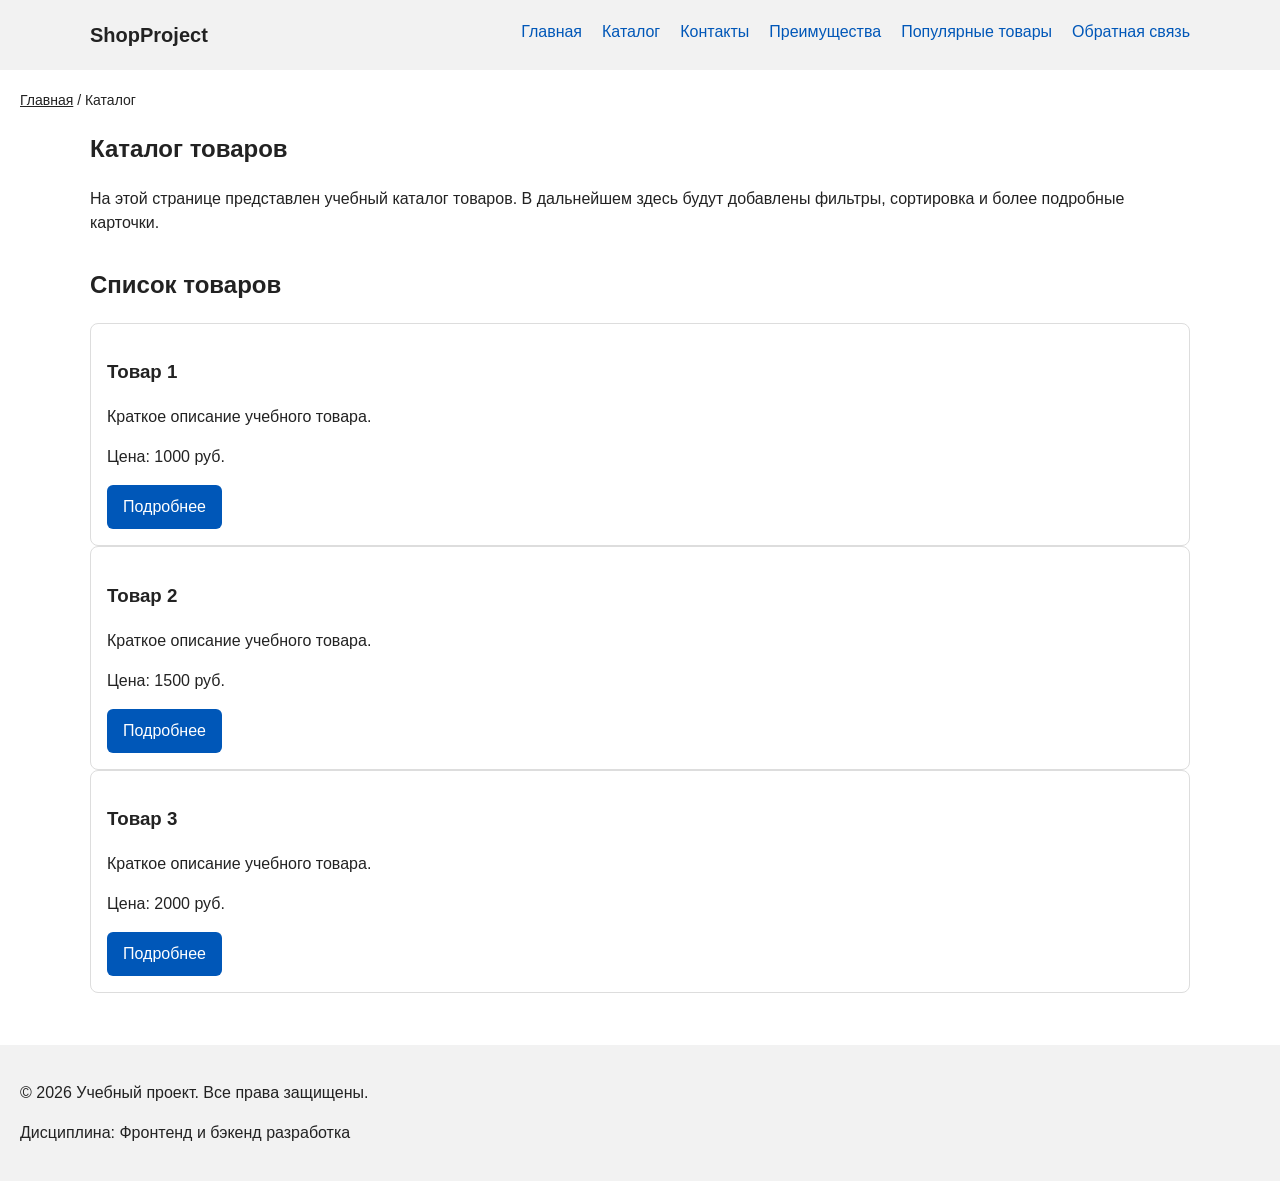
==== catalog.html @ 185d4cbd "feat: add multi-page structure navigation and anchors" ====
<!doctype html>
<html lang="ru">
  <head>
    <meta charset="UTF-8" />
    <meta name="viewport" content="width=device-width, initial-scale=1.0" />
    <meta
      name="description"
      content="Каталог товаров учебного интернет-магазина."
    />
    <title>Каталог товаров — Учебный интернет-магазин</title>
    <link rel="stylesheet" href="css/style.css" />
    <meta property="og:type" content="website" />
    <meta property="og:title" content="Учебный интернет-магазин" />
    <meta
      property="og:description"
      content="Учебный frontend-проект интернет-магазина."
    />
    <meta
      property="og:image"
      content="https://deffail.github.io/kr1-html-css-shop/images/preview.jpg"
    />
  </head>
  <body>
    <header>
      <div class="site-header">
        <a class="site-logo" href="index.html">ShopProject</a>

        <nav class="site-nav" aria-label="Основная навигация">
          <ul class="site-nav__list">
            <li><a href="index.html">Главная</a></li>
            <li><a href="catalog.html">Каталог</a></li>
            <li><a href="contacts.html">Контакты</a></li>
            <li><a href="index.html#advantages">Преимущества</a></li>
            <li><a href="index.html#popular">Популярные товары</a></li>
            <li><a href="index.html#contacts">Обратная связь</a></li>
          </ul>
        </nav>
      </div>
    </header>

    <main>
      <nav class="breadcrumbs" aria-label="Хлебные крошки">
        <a href="index.html">Главная</a>
        <span>Каталог</span>
      </nav>

      <section class="section">
        <h1>Каталог товаров</h1>
        <p>
          На этой странице представлен учебный каталог товаров. В дальнейшем
          здесь будут добавлены фильтры, сортировка и более подробные карточки.
        </p>
      </section>

      <section class="section">
        <h2>Список товаров</h2>

        <article class="product-card">
          <h3>Товар 1</h3>
          <p>Краткое описание учебного товара.</p>
          <p>Цена: 1000 руб.</p>
          <a class="button" href="index.html#popular">Подробнее</a>
        </article>

        <article class="product-card">
          <h3>Товар 2</h3>
          <p>Краткое описание учебного товара.</p>
          <p>Цена: 1500 руб.</p>
          <a class="button" href="index.html#popular">Подробнее</a>
        </article>

        <article class="product-card">
          <h3>Товар 3</h3>
          <p>Краткое описание учебного товара.</p>
          <p>Цена: 2000 руб.</p>
          <a class="button" href="index.html#popular">Подробнее</a>
        </article>
      </section>
    </main>

    <footer>
      <p>&copy; 2026 Учебный проект. Все права защищены.</p>
      <p>Дисциплина: Фронтенд и бэкенд разработка</p>
    </footer>
  </body>
</html>
---- css/style.css ----
* {
  box-sizing: border-box;
}

body {
  margin: 0;
  font-family: Arial, sans-serif;
  line-height: 1.5;
  color: #222222;
  background-color: #ffffff;
}

header,
main,
footer {
  padding: 20px;
}

header {
  background-color: #f2f2f2;
}

footer {
  background-color: #f2f2f2;
}

/*
  Ограничиваем ширину содержимого шапки,
  чтобы оно не растягивалось слишком сильно на широких экранах.
*/
.site-header {
  position: relative;
  display: flex;
  justify-content: flex-end;
  max-width: 1100px;
  min-height: 30px;
  padding-left: 160px;
  margin: 0 auto;
}

/*
  Текстовый логотип ведёт в начало страницы.
*/
.site-logo {
  position: absolute;
  top: 0;
  left: 0;
  color: #222222;
  font-size: 20px;
  font-weight: bold;
  text-decoration: none;
}

/*
  Убираем стандартные отступы и маркеры списка навигации.
*/
.site-nav__list {
  display: flex;
  flex-wrap: wrap;
  gap: 8px 20px;
  padding: 0;
  margin: 0;
  list-style: none;
}

/*
  Добавляем расстояние между пунктами меню.
*/
.site-nav__list li {
  margin: 0;
}

/*
  Оформляем ссылки меню.
*/
.site-nav__list a {
  color: #0057b8;
  text-decoration: none;
}

/*
  При наведении мыши подчёркиваем ссылку.
  Подробно состояния интерфейса будут рассмотрены в практической работе 1.7.
*/
.site-nav__list a:hover {
  text-decoration: underline;
}

/*
  Hero-блок — первый крупный блок страницы.
  Он визуально отделяется от остальных разделов фоном и отступами.
*/
.hero {
  max-width: 1100px;
  margin: 0 auto 32px;
  padding: 32px 20px;
  background-color: #eef5ff;
  border-radius: 12px;
}

/*
  Общий класс для разделов страницы.
*/
.section {
  max-width: 1100px;
  margin: 0 auto 32px;
}

/*
  Убираем лишний верхний отступ у заголовков разделов.
*/
.section h2 {
  margin-top: 0;
}

/*
  Grid-контейнер автоматически раскладывает карточки по колонкам.
  Каждая колонка имеет ширину не меньше 240px, а при наличии места
  карточки равномерно делят всю доступную ширину.
*/
.products-grid {
  display: grid;
  grid-template-columns: repeat(auto-fit, minmax(240px, 1fr));
  gap: 20px;
}

/*
  Карточка товара — самостоятельный блок.
  На следующих занятиях карточки будут доработаны и выстроены в сетку.
*/
.product-card {
  margin: 0;
  padding: 16px;
  border: 1px solid #dddddd;
  border-radius: 8px;
  background-color: #ffffff;
}

/*
  Убираем лишний верхний отступ у заголовка карточки.
*/
.product-card__title {
  margin-top: 0;
}

.product-card__price {
  font-weight: bold;
}

/*
  Пока это обычная ссылка, но визуально она оформляется как кнопка.
*/
.button {
  display: inline-block;
  padding: 10px 16px;
  color: #ffffff;
  background-color: #0057b8;
  text-decoration: none;
  border-radius: 6px;
}

/*
  Простое состояние наведения для кнопки.
*/
.button:hover {
  background-color: #003f86;
}

/*
  Дополнительный информационный блок.
*/
.aside-info {
  max-width: 1100px;
  margin: 0 auto 32px;
  padding: 16px;
  border-left: 4px solid #0057b8;
  background-color: #f7f7f7;
}

/*
  Модальное окно.
  Элемент dialog сам умеет открываться поверх страницы.
*/
.order-dialog {
  width: min(100% - 32px, 560px);
  padding: 24px;
  border: none;
  border-radius: 12px;
}

/*
  Затемнение фона за модальным окном.
*/
.order-dialog::backdrop {
  background-color: rgba(0, 0, 0, 0.5);
}

/*
  Поле формы.
  Каждый блок получает нижний отступ.
*/
.form-field {
  margin-bottom: 16px;
}

/*
  Подпись поля.
*/
.form-field label {
  display: block;
  margin-bottom: 6px;
}

/*
  Основные поля формы.
*/
.form-field input,
.form-field select,
.form-field textarea {
  width: 100%;
  padding: 10px 12px;
  border: 1px solid #cccccc;
  border-radius: 6px;
  font: inherit;
}

/*
  Checkbox не должен занимать всю ширину.
*/
.form-field input[type="checkbox"] {
  width: auto;
}

/*
  Подсказка под полем телефона.
*/
.form-field small {
  display: block;
  margin-top: 4px;
  color: #666666;
}

/*
  Видимый фокус для клавиатурной навигации.
*/
.form-field input:focus-visible,
.form-field select:focus-visible,
.form-field textarea:focus-visible,
.form-actions button:focus-visible {
  outline: 2px solid #0057b8;
  outline-offset: 2px;
}

/*
  Подсветка ошибочных полей.
  Атрибут aria-invalid будет добавляться через JavaScript.
*/
[aria-invalid="true"] {
  border-color: #b00020;
}

/*
  Кнопки формы.
*/
.form-actions {
  display: flex;
  gap: 12px;
  margin-top: 20px;
}

/*
  Сообщение об успешной отправке.
*/
.success-message {
  max-width: 1100px;
  margin: 24px auto;
  padding: 16px;
  border-left: 4px solid #168a2f;
  background-color: #eefaf0;
}

/*
  Кнопка остаётся в правом нижнем углу окна при прокрутке страницы.
*/
.scroll-top {
  position: fixed;
  right: 20px;
  bottom: 20px;
  z-index: 10;
  display: flex;
  align-items: center;
  justify-content: center;
  width: 44px;
  height: 44px;
  color: #ffffff;
  background-color: #0057b8;
  border-radius: 50%;
  text-decoration: none;
}

.scroll-top:hover {
  background-color: #003f86;
}

.breadcrumbs {
  max-width: var(--container-width);
  margin: 0 auto var(--space-md);
  font-size: 14px;
  color: var(--color-muted);
}

.breadcrumbs a {
  color: var(--color-primary);
}

.breadcrumbs span::before {
  content: " / ";
  color: var(--color-muted);
}

html {
  scroll-behavior: smooth;
}

:target {
  outline: 2px dashed var(--color-primary);
  outline-offset: 4px;
}
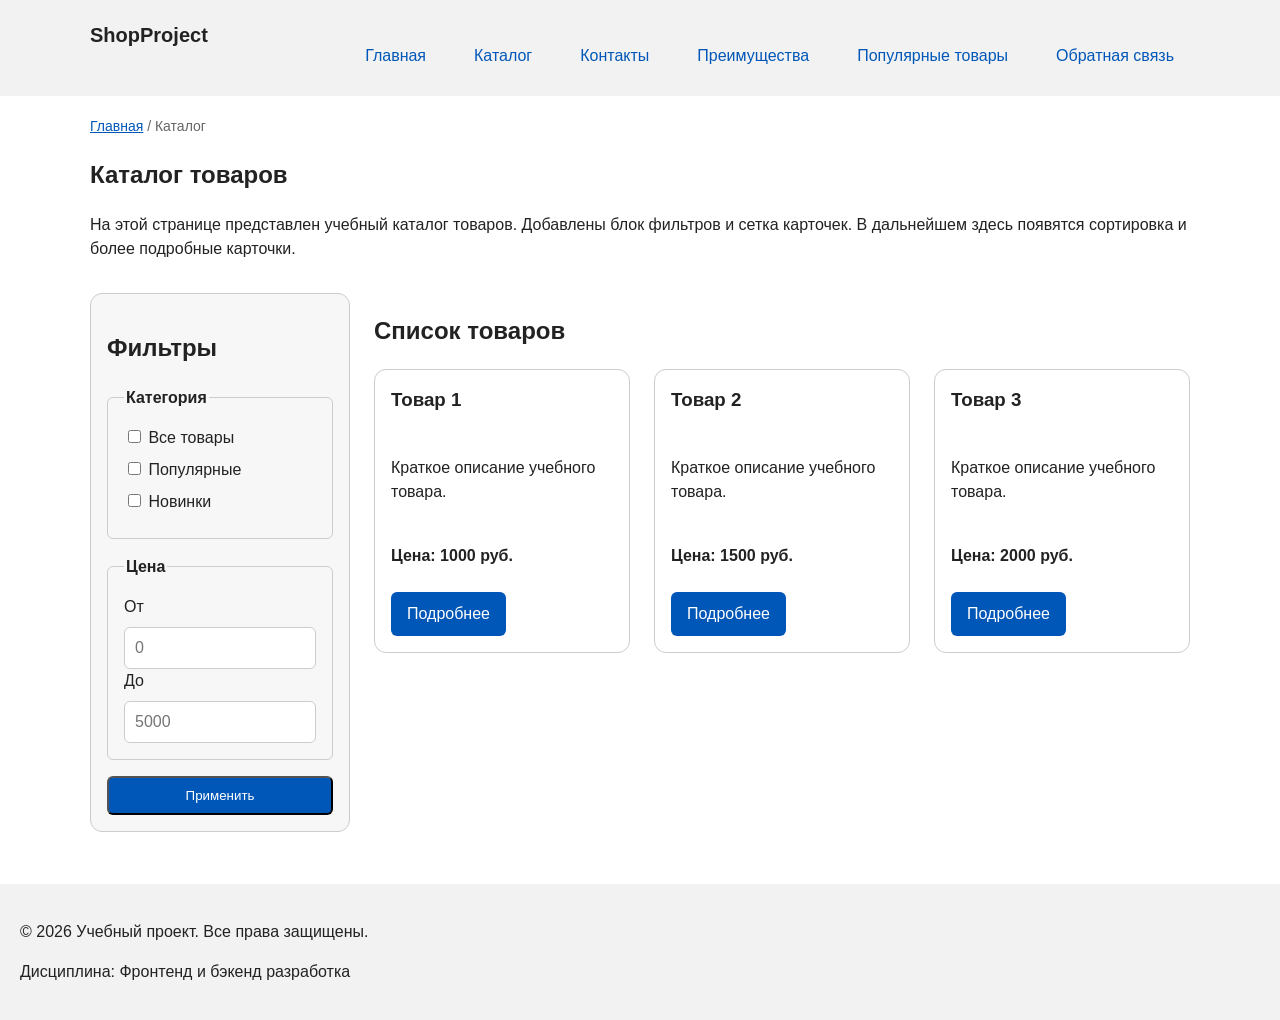
==== commit 3b072f34: "feat: add flex navigation and grid catalog layout" ====
--- a/catalog.html
+++ b/catalog.html
@@ -47,34 +47,94 @@
       <section class="section">
         <h1>Каталог товаров</h1>
         <p>
-          На этой странице представлен учебный каталог товаров. В дальнейшем
-          здесь будут добавлены фильтры, сортировка и более подробные карточки.
+          На этой странице представлен учебный каталог товаров. Добавлены блок
+          фильтров и сетка карточек. В дальнейшем здесь появятся сортировка и
+          более подробные карточки.
         </p>
       </section>
 
-      <section class="section">
-        <h2>Список товаров</h2>
+      <section class="catalog-layout" aria-label="Товары и фильтры">
+        <aside class="catalog-filters">
+          <h2>Фильтры</h2>
 
-        <article class="product-card">
-          <h3>Товар 1</h3>
-          <p>Краткое описание учебного товара.</p>
-          <p>Цена: 1000 руб.</p>
-          <a class="button" href="index.html#popular">Подробнее</a>
-        </article>
+          <form class="filters-form" action="#" method="get">
+            <fieldset>
+              <legend>Категория</legend>
 
-        <article class="product-card">
-          <h3>Товар 2</h3>
-          <p>Краткое описание учебного товара.</p>
-          <p>Цена: 1500 руб.</p>
-          <a class="button" href="index.html#popular">Подробнее</a>
-        </article>
+              <label>
+                <input type="checkbox" name="category" value="all" />
+                Все товары
+              </label>
 
-        <article class="product-card">
-          <h3>Товар 3</h3>
-          <p>Краткое описание учебного товара.</p>
-          <p>Цена: 2000 руб.</p>
-          <a class="button" href="index.html#popular">Подробнее</a>
-        </article>
+              <label>
+                <input type="checkbox" name="category" value="popular" />
+                Популярные
+              </label>
+
+              <label>
+                <input type="checkbox" name="category" value="new" />
+                Новинки
+              </label>
+            </fieldset>
+
+            <fieldset>
+              <legend>Цена</legend>
+
+              <label for="price-from">От</label>
+              <input
+                id="price-from"
+                name="price-from"
+                type="number"
+                min="0"
+                placeholder="0"
+              />
+
+              <label for="price-to">До</label>
+              <input
+                id="price-to"
+                name="price-to"
+                type="number"
+                min="0"
+                placeholder="5000"
+              />
+            </fieldset>
+
+            <button class="button" type="submit">Применить</button>
+          </form>
+        </aside>
+
+        <section class="catalog-products">
+          <h2>Список товаров</h2>
+
+          <div class="products-grid">
+            <article class="product-card">
+              <h3 class="product-card__title">Товар 1</h3>
+              <p class="product-card__description">
+                Краткое описание учебного товара.
+              </p>
+              <p class="product-card__price">Цена: 1000 руб.</p>
+              <a class="button" href="index.html#popular">Подробнее</a>
+            </article>
+
+            <article class="product-card">
+              <h3 class="product-card__title">Товар 2</h3>
+              <p class="product-card__description">
+                Краткое описание учебного товара.
+              </p>
+              <p class="product-card__price">Цена: 1500 руб.</p>
+              <a class="button" href="index.html#popular">Подробнее</a>
+            </article>
+
+            <article class="product-card">
+              <h3 class="product-card__title">Товар 3</h3>
+              <p class="product-card__description">
+                Краткое описание учебного товара.
+              </p>
+              <p class="product-card__price">Цена: 2000 руб.</p>
+              <a class="button" href="index.html#popular">Подробнее</a>
+            </article>
+          </div>
+        </section>
       </section>
     </main>
 
--- a/css/style.css
+++ b/css/style.css
@@ -1,3 +1,21 @@
+:root {
+  --space-sm: 8px;
+  --space-md: 16px;
+  --space-lg: 24px;
+  --space-xl: 32px;
+
+  --color-primary: #0057b8;
+  --color-white: #ffffff;
+  --color-border: #cccccc;
+  --color-bg: #ffffff;
+  --color-surface: #f7f7f7;
+  --color-muted: #666666;
+
+  --radius-sm: 6px;
+  --radius-md: 12px;
+  --container-width: 1100px;
+}
+
 * {
   box-sizing: border-box;
 }
@@ -57,9 +75,11 @@
 .site-nav__list {
   display: flex;
   flex-wrap: wrap;
-  gap: 8px 20px;
+  justify-content: center;
+  align-items: center;
+  gap: var(--space-md);
   padding: 0;
-  margin: 0;
+  margin: var(--space-md) 0 0;
   list-style: none;
 }
 
@@ -74,8 +94,11 @@
   Оформляем ссылки меню.
 */
 .site-nav__list a {
-  color: #0057b8;
+  display: inline-block;
+  padding: var(--space-sm) var(--space-md);
+  color: var(--color-primary);
   text-decoration: none;
+  border-radius: var(--radius-sm);
 }
 
 /*
@@ -83,7 +106,8 @@
   Подробно состояния интерфейса будут рассмотрены в практической работе 1.7.
 */
 .site-nav__list a:hover {
-  text-decoration: underline;
+  color: var(--color-white);
+  background-color: var(--color-primary);
 }
 
 /*
@@ -129,11 +153,14 @@
   На следующих занятиях карточки будут доработаны и выстроены в сетку.
 */
 .product-card {
-  margin: 0;
-  padding: 16px;
-  border: 1px solid #dddddd;
-  border-radius: 8px;
-  background-color: #ffffff;
+  display: flex;
+  flex-direction: column;
+  gap: var(--space-sm);
+  margin-bottom: 0;
+  padding: var(--space-md);
+  border: 1px solid var(--color-border);
+  border-radius: var(--radius-md);
+  background-color: var(--color-bg);
 }
 
 /*
@@ -145,6 +172,11 @@
 
 .product-card__price {
   font-weight: bold;
+}
+
+.product-card .button {
+  margin-top: auto;
+  align-self: flex-start;
 }
 
 /*
@@ -326,3 +358,59 @@
   outline: 2px dashed var(--color-primary);
   outline-offset: 4px;
 }
+
+.products-grid {
+  display: grid;
+  grid-template-columns: repeat(3, 1fr);
+  gap: var(--space-lg);
+}
+
+.catalog-layout {
+  max-width: var(--container-width);
+  margin: 0 auto var(--space-xl);
+  display: grid;
+  grid-template-columns: 260px 1fr;
+  grid-template-areas: "filters products";
+  gap: var(--space-lg);
+}
+
+.catalog-filters {
+  grid-area: filters;
+  padding: var(--space-md);
+  border: 1px solid var(--color-border);
+  border-radius: var(--radius-md);
+  background-color: var(--color-surface);
+}
+
+.catalog-products {
+  grid-area: products;
+}
+
+.filters-form {
+  display: grid;
+  gap: var(--space-md);
+}
+
+.filters-form fieldset {
+  margin: 0;
+  padding: var(--space-md);
+  border: 1px solid var(--color-border);
+  border-radius: var(--radius-sm);
+}
+
+.filters-form legend {
+  font-weight: 700;
+}
+
+.filters-form label {
+  display: block;
+  margin-bottom: var(--space-sm);
+}
+
+.filters-form input[type="number"] {
+  width: 100%;
+  padding: 8px 10px;
+  border: 1px solid var(--color-border);
+  border-radius: var(--radius-sm);
+  font: inherit;
+}
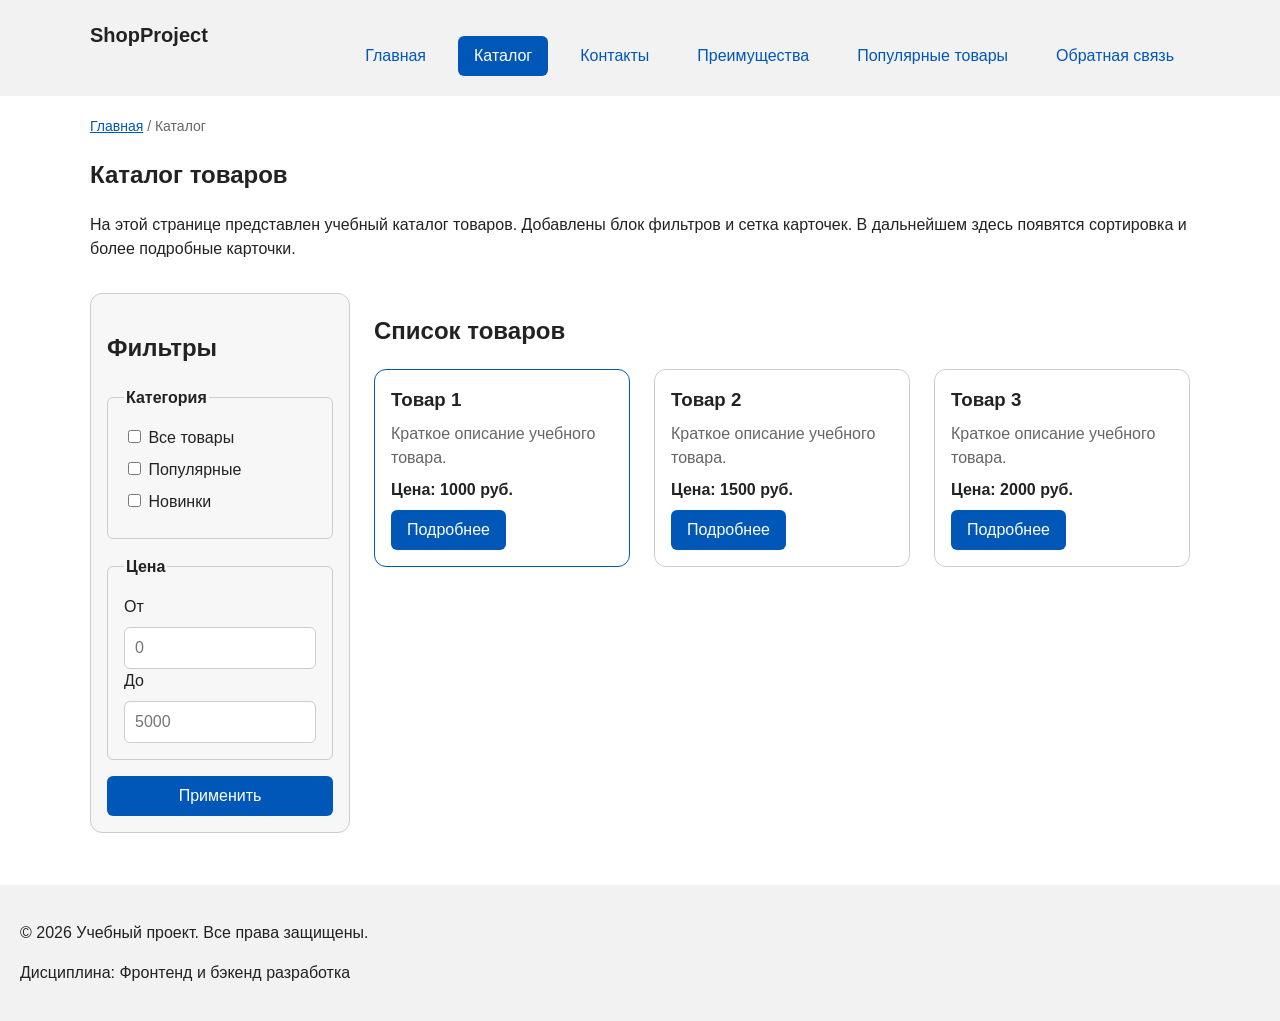
==== commit 28512200: "refactor: apply BEM naming to CSS classes" ====
--- a/catalog.html
+++ b/catalog.html
@@ -21,18 +21,18 @@
     />
   </head>
   <body>
-    <header>
-      <div class="site-header">
-        <a class="site-logo" href="index.html">ShopProject</a>
+    <header class="site-header">
+      <div class="site-header__inner">
+        <a class="site-header__logo" href="index.html">ShopProject</a>
 
         <nav class="site-nav" aria-label="Основная навигация">
           <ul class="site-nav__list">
-            <li><a href="index.html">Главная</a></li>
-            <li><a href="catalog.html">Каталог</a></li>
-            <li><a href="contacts.html">Контакты</a></li>
-            <li><a href="index.html#advantages">Преимущества</a></li>
-            <li><a href="index.html#popular">Популярные товары</a></li>
-            <li><a href="index.html#contacts">Обратная связь</a></li>
+            <li class="site-nav__item"><a class="site-nav__link" href="index.html">Главная</a></li>
+            <li class="site-nav__item"><a class="site-nav__link site-nav__link--active" href="catalog.html">Каталог</a></li>
+            <li class="site-nav__item"><a class="site-nav__link" href="contacts.html">Контакты</a></li>
+            <li class="site-nav__item"><a class="site-nav__link" href="index.html#advantages">Преимущества</a></li>
+            <li class="site-nav__item"><a class="site-nav__link" href="index.html#popular">Популярные товары</a></li>
+            <li class="site-nav__item"><a class="site-nav__link" href="index.html#contacts">Обратная связь</a></li>
           </ul>
         </nav>
       </div>
@@ -40,8 +40,8 @@
 
     <main>
       <nav class="breadcrumbs" aria-label="Хлебные крошки">
-        <a href="index.html">Главная</a>
-        <span>Каталог</span>
+        <a class="breadcrumbs__link" href="index.html">Главная</a>
+        <span class="breadcrumbs__current">Каталог</span>
       </nav>
 
       <section class="section">
@@ -57,31 +57,31 @@
         <aside class="catalog-filters">
           <h2>Фильтры</h2>
 
-          <form class="filters-form" action="#" method="get">
-            <fieldset>
-              <legend>Категория</legend>
+          <form class="catalog-filters__form" action="#" method="get">
+            <fieldset class="catalog-filters__group">
+              <legend class="catalog-filters__legend">Категория</legend>
 
-              <label>
+              <label class="catalog-filters__label">
                 <input type="checkbox" name="category" value="all" />
                 Все товары
               </label>
 
-              <label>
+              <label class="catalog-filters__label">
                 <input type="checkbox" name="category" value="popular" />
                 Популярные
               </label>
 
-              <label>
+              <label class="catalog-filters__label">
                 <input type="checkbox" name="category" value="new" />
                 Новинки
               </label>
             </fieldset>
 
-            <fieldset>
-              <legend>Цена</legend>
+            <fieldset class="catalog-filters__group">
+              <legend class="catalog-filters__legend">Цена</legend>
 
-              <label for="price-from">От</label>
-              <input
+              <label class="catalog-filters__label" for="price-from">От</label>
+              <input class="catalog-filters__input"
                 id="price-from"
                 name="price-from"
                 type="number"
@@ -89,8 +89,8 @@
                 placeholder="0"
               />
 
-              <label for="price-to">До</label>
-              <input
+              <label class="catalog-filters__label" for="price-to">До</label>
+              <input class="catalog-filters__input"
                 id="price-to"
                 name="price-to"
                 type="number"
@@ -99,7 +99,7 @@
               />
             </fieldset>
 
-            <button class="button" type="submit">Применить</button>
+            <button class="button button--primary" type="submit">Применить</button>
           </form>
         </aside>
 
@@ -107,13 +107,13 @@
           <h2>Список товаров</h2>
 
           <div class="products-grid">
-            <article class="product-card">
+            <article class="product-card product-card--featured">
               <h3 class="product-card__title">Товар 1</h3>
               <p class="product-card__description">
                 Краткое описание учебного товара.
               </p>
               <p class="product-card__price">Цена: 1000 руб.</p>
-              <a class="button" href="index.html#popular">Подробнее</a>
+              <a class="button button--primary product-card__button" href="index.html#popular">Подробнее</a>
             </article>
 
             <article class="product-card">
@@ -122,7 +122,7 @@
                 Краткое описание учебного товара.
               </p>
               <p class="product-card__price">Цена: 1500 руб.</p>
-              <a class="button" href="index.html#popular">Подробнее</a>
+              <a class="button button--primary product-card__button" href="index.html#popular">Подробнее</a>
             </article>
 
             <article class="product-card">
@@ -131,14 +131,14 @@
                 Краткое описание учебного товара.
               </p>
               <p class="product-card__price">Цена: 2000 руб.</p>
-              <a class="button" href="index.html#popular">Подробнее</a>
+              <a class="button button--primary product-card__button" href="index.html#popular">Подробнее</a>
             </article>
           </div>
         </section>
       </section>
     </main>
 
-    <footer>
+    <footer class="site-footer">
       <p>&copy; 2026 Учебный проект. Все права защищены.</p>
       <p>Дисциплина: Фронтенд и бэкенд разработка</p>
     </footer>
--- a/css/style.css
+++ b/css/style.css
@@ -1,10 +1,14 @@
 :root {
+  --space-xs: 6px;
   --space-sm: 8px;
   --space-md: 16px;
   --space-lg: 24px;
   --space-xl: 32px;
 
   --color-primary: #0057b8;
+  --color-primary-dark: #003f86;
+  --color-text: #222222;
+  --color-danger: #b00020;
   --color-white: #ffffff;
   --color-border: #cccccc;
   --color-bg: #ffffff;
@@ -13,6 +17,7 @@
 
   --radius-sm: 6px;
   --radius-md: 12px;
+  --radius-lg: 12px;
   --container-width: 1100px;
 }
 
@@ -28,17 +33,17 @@
   background-color: #ffffff;
 }
 
-header,
+.site-header,
 main,
-footer {
+.site-footer {
   padding: 20px;
 }
 
-header {
+.site-header {
   background-color: #f2f2f2;
 }
 
-footer {
+.site-footer {
   background-color: #f2f2f2;
 }
 
@@ -46,7 +51,7 @@
   Ограничиваем ширину содержимого шапки,
   чтобы оно не растягивалось слишком сильно на широких экранах.
 */
-.site-header {
+.site-header__inner {
   position: relative;
   display: flex;
   justify-content: flex-end;
@@ -59,7 +64,7 @@
 /*
   Текстовый логотип ведёт в начало страницы.
 */
-.site-logo {
+.site-header__logo {
   position: absolute;
   top: 0;
   left: 0;
@@ -86,14 +91,14 @@
 /*
   Добавляем расстояние между пунктами меню.
 */
-.site-nav__list li {
+.site-nav__item {
   margin: 0;
 }
 
 /*
   Оформляем ссылки меню.
 */
-.site-nav__list a {
+.site-nav__link {
   display: inline-block;
   padding: var(--space-sm) var(--space-md);
   color: var(--color-primary);
@@ -105,7 +110,8 @@
   При наведении мыши подчёркиваем ссылку.
   Подробно состояния интерфейса будут рассмотрены в практической работе 1.7.
 */
-.site-nav__list a:hover {
+.site-nav__link:hover,
+.site-nav__link--active {
   color: var(--color-white);
   background-color: var(--color-primary);
 }
@@ -133,19 +139,8 @@
 /*
   Убираем лишний верхний отступ у заголовков разделов.
 */
-.section h2 {
+.section__title {
   margin-top: 0;
-}
-
-/*
-  Grid-контейнер автоматически раскладывает карточки по колонкам.
-  Каждая колонка имеет ширину не меньше 240px, а при наличии места
-  карточки равномерно делят всю доступную ширину.
-*/
-.products-grid {
-  display: grid;
-  grid-template-columns: repeat(auto-fit, minmax(240px, 1fr));
-  gap: 20px;
 }
 
 /*
@@ -167,14 +162,34 @@
   Убираем лишний верхний отступ у заголовка карточки.
 */
 .product-card__title {
-  margin-top: 0;
+  margin: 0;
+  color: var(--color-text);
+}
+
+.product-card__description {
+  margin: 0;
+  color: var(--color-muted);
+}
+
+.product-card:hover,
+.product-card--featured {
+  border-color: var(--color-primary);
+}
+
+.product-card--discount {
+  border-color: var(--color-danger);
+}
+
+.product-card--discount .product-card__price {
+  color: var(--color-danger);
 }
 
 .product-card__price {
+  margin: 0;
   font-weight: bold;
 }
 
-.product-card .button {
+.product-card__button {
   margin-top: auto;
   align-self: flex-start;
 }
@@ -184,18 +199,41 @@
 */
 .button {
   display: inline-block;
-  padding: 10px 16px;
-  color: #ffffff;
-  background-color: #0057b8;
+  padding: var(--space-sm) var(--space-md);
+  border: none;
+  border-radius: var(--radius-sm);
+  font: inherit;
   text-decoration: none;
-  border-radius: 6px;
+  cursor: pointer;
+}
+
+.button--primary {
+  color: var(--color-white);
+  background-color: var(--color-primary);
+}
+
+.button--secondary {
+  color: var(--color-primary);
+  background-color: transparent;
+  border: 1px solid var(--color-primary);
+}
+
+.button--secondary:hover {
+  color: var(--color-white);
+  background-color: var(--color-primary);
+}
+
+.button:disabled,
+.button--disabled {
+  opacity: 0.6;
+  cursor: not-allowed;
 }
 
 /*
   Простое состояние наведения для кнопки.
 */
-.button:hover {
-  background-color: #003f86;
+.button--primary:hover {
+  background-color: var(--color-primary-dark);
 }
 
 /*
@@ -215,14 +253,18 @@
 */
 .order-dialog {
   width: min(100% - 32px, 560px);
-  padding: 24px;
+  padding: var(--space-lg);
   border: none;
-  border-radius: 12px;
+  border-radius: var(--radius-lg);
 }
 
 /*
   Затемнение фона за модальным окном.
 */
+.order-dialog__title {
+  margin-top: 0;
+}
+
 .order-dialog::backdrop {
   background-color: rgba(0, 0, 0, 0.5);
 }
@@ -231,24 +273,24 @@
   Поле формы.
   Каждый блок получает нижний отступ.
 */
-.form-field {
-  margin-bottom: 16px;
+.order-form__field {
+  margin-bottom: var(--space-md);
 }
 
 /*
   Подпись поля.
 */
-.form-field label {
+.order-form__label {
   display: block;
-  margin-bottom: 6px;
+  margin-bottom: var(--space-xs);
 }
 
 /*
   Основные поля формы.
 */
-.form-field input,
-.form-field select,
-.form-field textarea {
+.order-form__input,
+.order-form__select,
+.order-form__textarea {
   width: 100%;
   padding: 10px 12px;
   border: 1px solid #cccccc;
@@ -259,14 +301,14 @@
 /*
   Checkbox не должен занимать всю ширину.
 */
-.form-field input[type="checkbox"] {
+.order-form__input--checkbox {
   width: auto;
 }
 
 /*
   Подсказка под полем телефона.
 */
-.form-field small {
+.order-form__hint {
   display: block;
   margin-top: 4px;
   color: #666666;
@@ -275,29 +317,38 @@
 /*
   Видимый фокус для клавиатурной навигации.
 */
-.form-field input:focus-visible,
-.form-field select:focus-visible,
-.form-field textarea:focus-visible,
-.form-actions button:focus-visible {
+.site-nav__link:focus-visible,
+.order-form__input:focus-visible,
+.order-form__select:focus-visible,
+.order-form__textarea:focus-visible,
+.button:focus-visible {
   outline: 2px solid #0057b8;
-  outline-offset: 2px;
+  outline-offset: 3px;
 }
 
 /*
   Подсветка ошибочных полей.
   Атрибут aria-invalid будет добавляться через JavaScript.
 */
-[aria-invalid="true"] {
-  border-color: #b00020;
+.order-form__input:hover,
+.order-form__select:hover,
+.order-form__textarea:hover {
+  border-color: var(--color-primary);
+}
+
+.order-form__input[aria-invalid="true"],
+.order-form__select[aria-invalid="true"],
+.order-form__textarea[aria-invalid="true"] {
+  border-color: var(--color-danger);
 }
 
 /*
   Кнопки формы.
 */
-.form-actions {
+.order-form__actions {
   display: flex;
-  gap: 12px;
-  margin-top: 20px;
+  gap: var(--space-md);
+  margin-top: var(--space-lg);
 }
 
 /*
@@ -341,11 +392,11 @@
   color: var(--color-muted);
 }
 
-.breadcrumbs a {
+.breadcrumbs__link {
   color: var(--color-primary);
 }
 
-.breadcrumbs span::before {
+.breadcrumbs__current::before {
   content: " / ";
   color: var(--color-muted);
 }
@@ -386,28 +437,28 @@
   grid-area: products;
 }
 
-.filters-form {
+.catalog-filters__form {
   display: grid;
   gap: var(--space-md);
 }
 
-.filters-form fieldset {
+.catalog-filters__group {
   margin: 0;
   padding: var(--space-md);
   border: 1px solid var(--color-border);
   border-radius: var(--radius-sm);
 }
 
-.filters-form legend {
+.catalog-filters__legend {
   font-weight: 700;
 }
 
-.filters-form label {
+.catalog-filters__label {
   display: block;
   margin-bottom: var(--space-sm);
 }
 
-.filters-form input[type="number"] {
+.catalog-filters__input {
   width: 100%;
   padding: 8px 10px;
   border: 1px solid var(--color-border);
